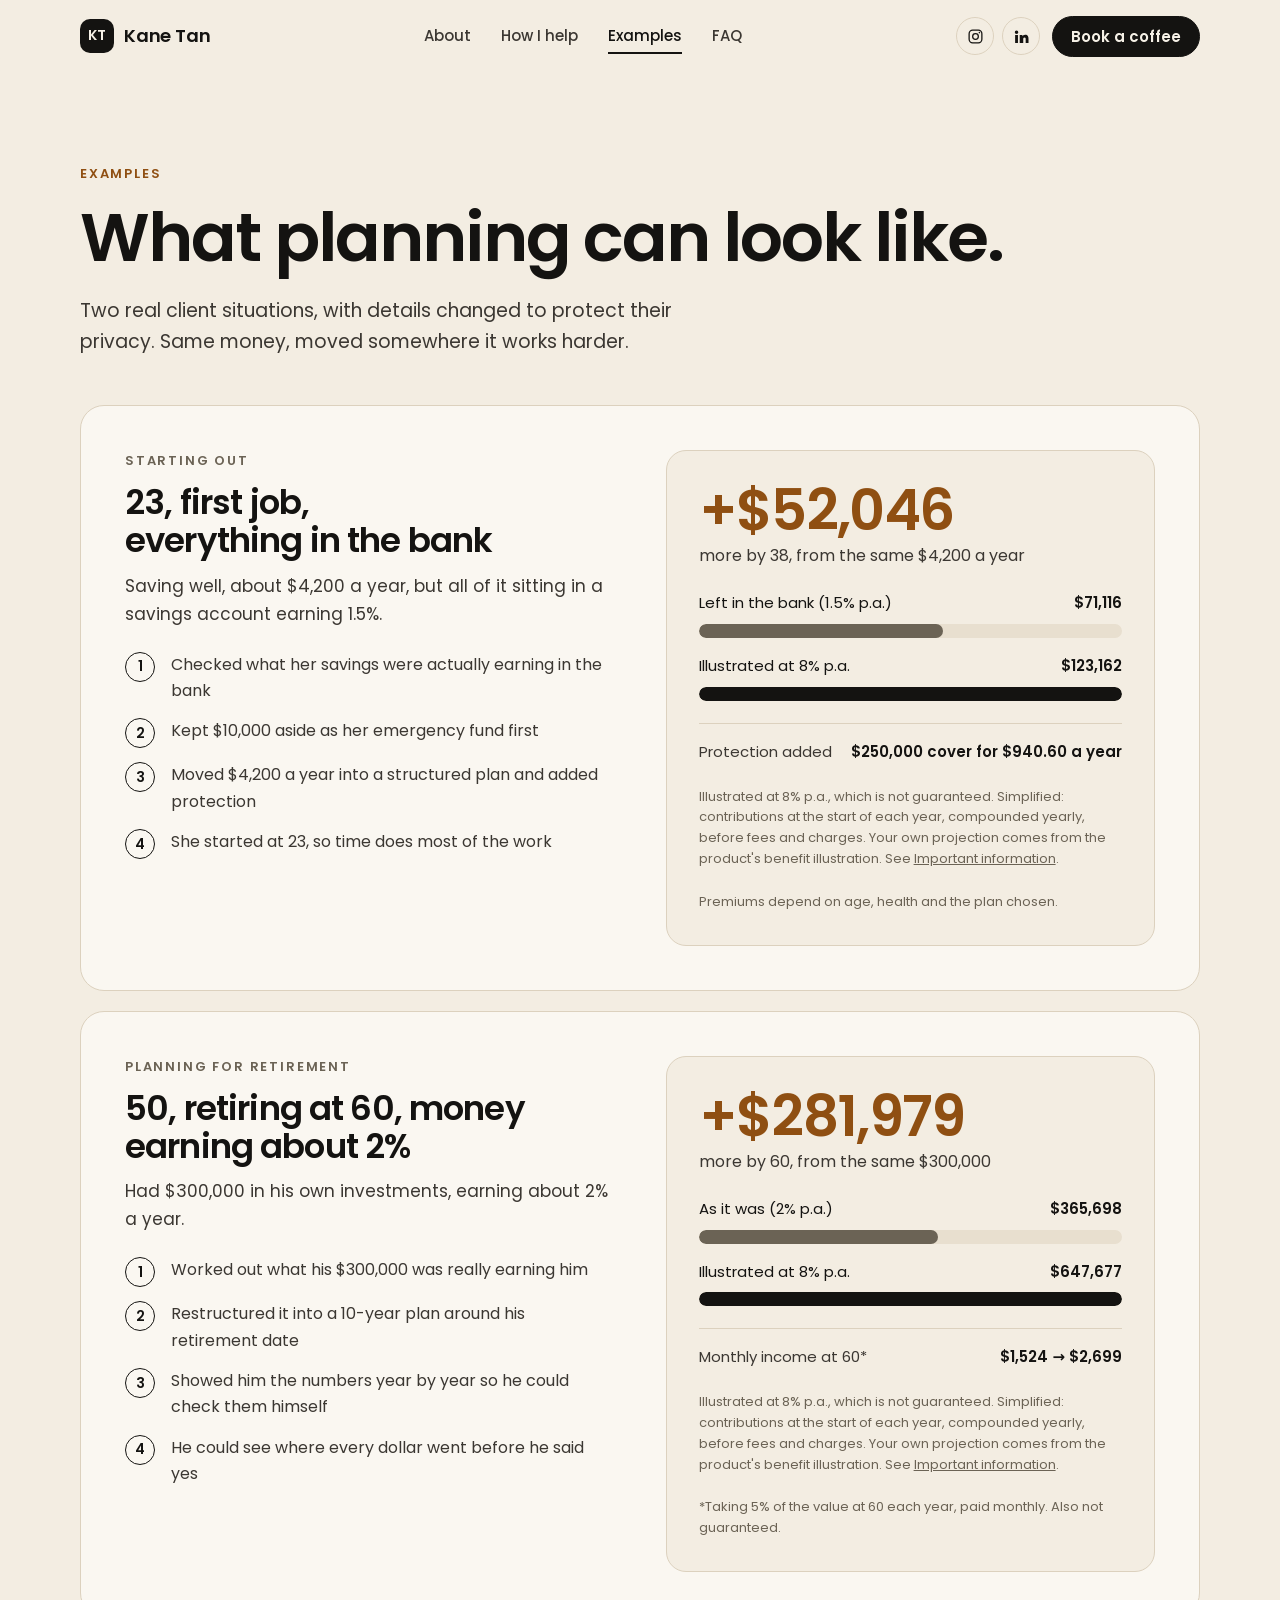
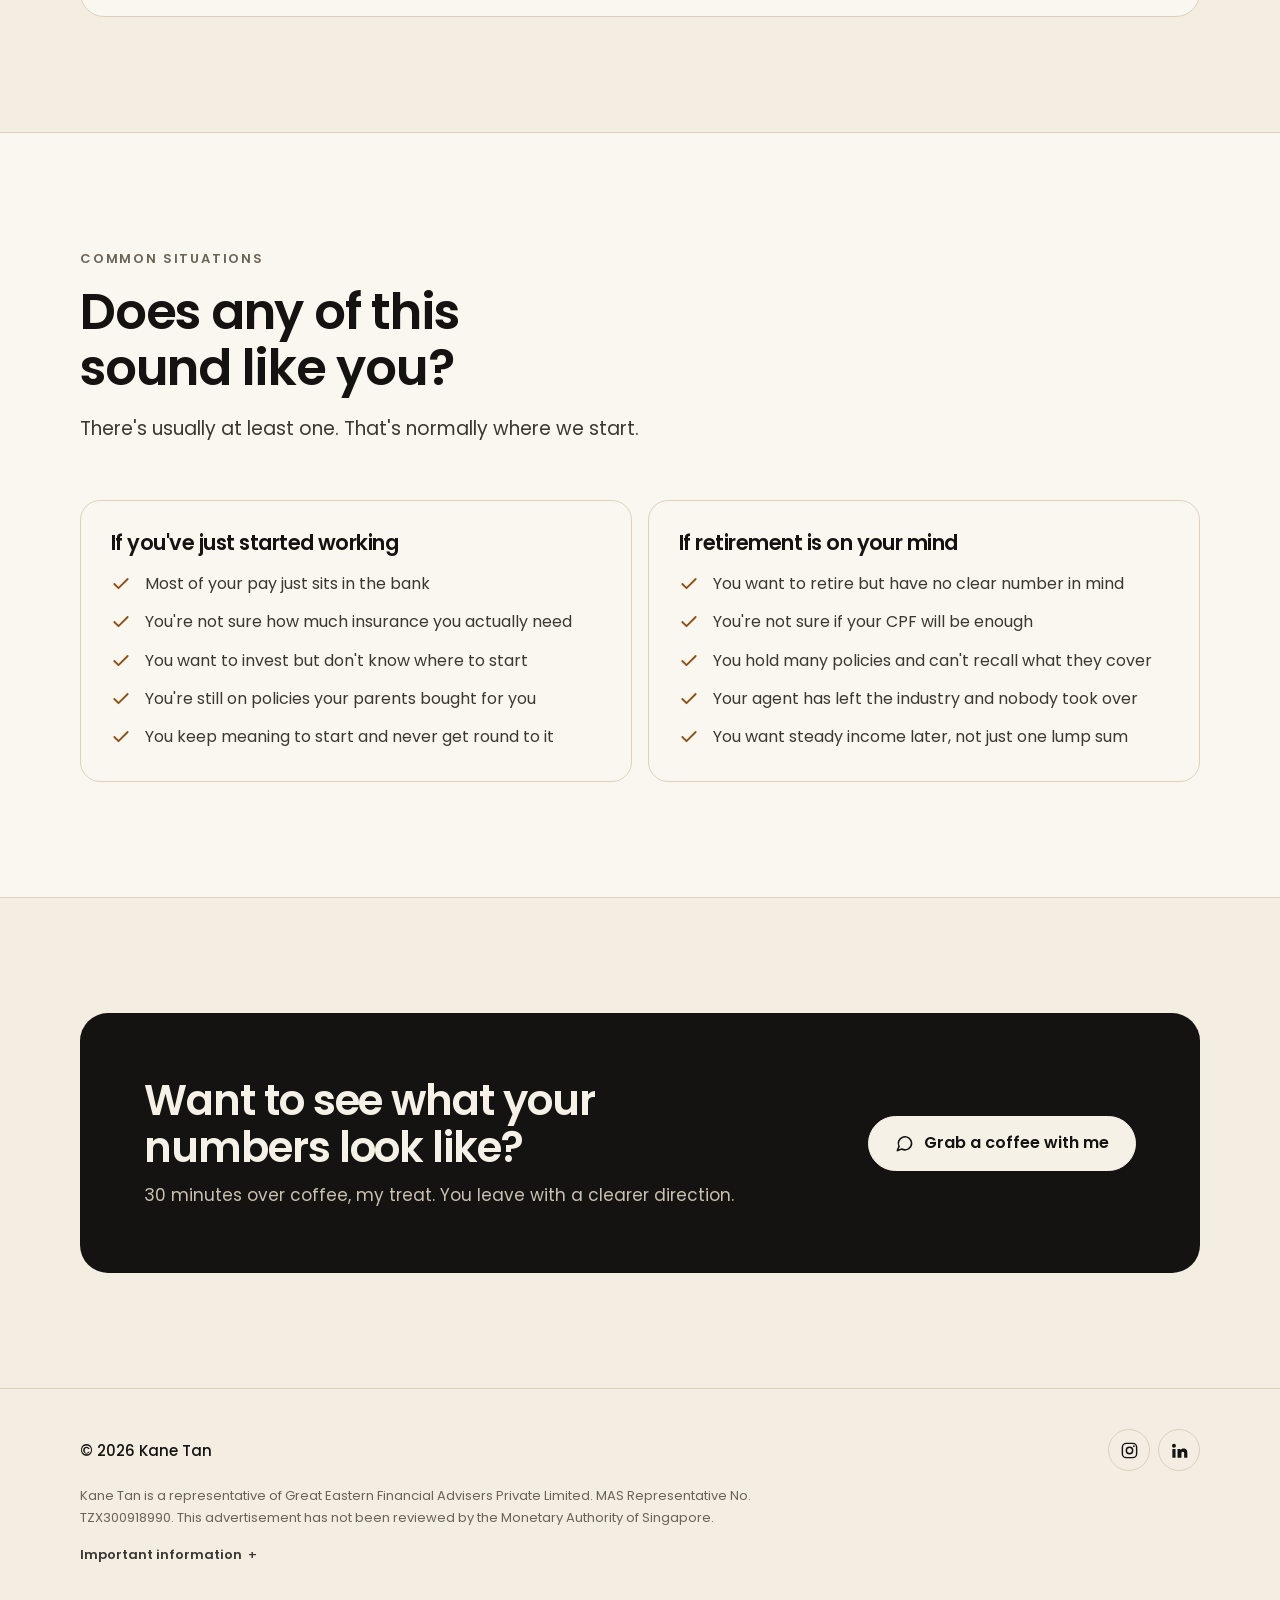
==== examples.html @ 72520162 "Redesign: new hero photo, self-hosted Poppins, examples page, compact disclosures, social links Co-A" ====
<!doctype html>
<html lang="en-SG">
<head>
<meta charset="utf-8">
<meta name="viewport" content="width=device-width,initial-scale=1,viewport-fit=cover">
<title>Examples · Kane Tan</title>
<meta name="description" content="I help young adults in Singapore chart out their goals and plan for the big ticket items: car, home, wedding and retirement. Clear numbers, plain English, and you decide.">
<meta name="theme-color" content="#f3ede2">
<meta property="og:type" content="website">
<meta property="og:title" content="Kane Tan · Financial Consultant">
<meta property="og:description" content="Chart out your goals and plan for the big ticket items in Singapore. Coffee's on me.">
<meta property="og:image" content="https://kanes-portfolio.vercel.app/assets/img/og.jpg">
<meta property="og:url" content="https://kanes-portfolio.vercel.app/examples">
<meta name="twitter:card" content="summary_large_image">
<link rel="icon" href="/favicon.svg" type="image/svg+xml">
<link rel="preload" href="/assets/fonts/poppins-latin-600-normal.woff2" as="font" type="font/woff2" crossorigin>
<link rel="preload" href="/assets/fonts/poppins-latin-400-normal.woff2" as="font" type="font/woff2" crossorigin>
<link rel="stylesheet" href="/styles.css">
</head>
<body>

<header class="nav" id="nav">
  <div class="wrap nav-in">
    <a class="brand" href="/" aria-label="Kane Tan, home"><span class="brand-mark">KT</span>Kane Tan</a>
    <nav class="nav-links" aria-label="Main">
      <a href="/#about">About</a>
      <a href="/#help">How I help</a>
      <a href="/examples" aria-current="page">Examples</a>
      <a href="/#faq">FAQ</a>
    </nav>
    <div class="nav-right">
      <div class="socials">
        <a class="icon-btn" href="https://www.instagram.com/kane.tzx/" target="_blank" rel="noopener" aria-label="Instagram @kane.tzx"><svg viewBox="0 0 24 24" fill="none" stroke="currentColor" stroke-width="1.8" aria-hidden="true"><rect x="3" y="3" width="18" height="18" rx="5"/><circle cx="12" cy="12" r="4"/><circle cx="17.5" cy="6.5" r="1.1" fill="currentColor" stroke="none"/></svg></a>
        <a class="icon-btn" href="https://www.linkedin.com/in/kanetanzx123" target="_blank" rel="noopener" aria-label="LinkedIn"><svg viewBox="0 0 24 24" fill="currentColor" aria-hidden="true"><path d="M5 3.5a2.5 2.5 0 1 1 0 5 2.5 2.5 0 0 1 0-5zM3 10h4v11H3zM9.5 10h3.8v1.6h.05c.53-1 1.83-2.05 3.77-2.05 4.03 0 4.78 2.65 4.78 6.1V21h-4v-4.8c0-1.15-.02-2.62-1.6-2.62-1.6 0-1.85 1.25-1.85 2.54V21H9.5z"/></svg></a>
      </div>
      <a class="btn btn-dark btn-sm js-wa" href="https://wa.me/6589033973" target="_blank" rel="noopener">Book a coffee</a>
    </div>
  </div>
</header>

<main>

  <section class="page-head">
    <div class="wrap">
      <p class="label amber">Examples</p>
      <h1>What planning can look like.</h1>
      <p class="lede">Two real client situations, with details changed to protect their privacy. Same money, moved somewhere it works harder.</p>
    </div>
  </section>

  <section class="sec" style="padding-top:0" aria-label="Case studies">
    <div class="wrap cases">

      <article class="case">
        <div>
          <p class="label">Starting out</p>
          <h2>23, first job, everything in the bank</h2>
          <p class="who">Saving well, about $4,200 a year, but all of it sitting in a savings account earning 1.5%.</p>
          <ol class="case-steps">
            <li>Checked what her savings were actually earning in the bank</li>
            <li>Kept $10,000 aside as her emergency fund first</li>
            <li>Moved $4,200 a year into a structured plan and added protection</li>
            <li>She started at 23, so time does most of the work</li>
          </ol>
        </div>
        <div class="compare">
          <div class="big"><b>+$52,046</b><span>more by 38, from the same $4,200 a year</span></div>
          <div class="bars">
            <div class="bar"><div class="bar-top"><span>Left in the bank (1.5% p.a.)</span><b>$71,116</b></div><div class="bar-track"><div class="bar-fill" style="width:57.7%"></div></div></div>
            <div class="bar main"><div class="bar-top"><span>Illustrated at 8% p.a.</span><b>$123,162</b></div><div class="bar-track"><div class="bar-fill" style="width:100%"></div></div></div>
          </div>
          <div class="extra"><span>Protection added</span><b>$250,000 cover for $940.60 a year</b></div>
          <p class="fine">Illustrated at 8% p.a., which is not guaranteed. Simplified: contributions at the start of each year, compounded yearly, before fees and charges. Your own projection comes from the product's benefit illustration. See <a href="#important">Important information</a>.</p>
          <p class="fine">Premiums depend on age, health and the plan chosen.</p>
        </div>
      </article>

      <article class="case">
        <div>
          <p class="label">Planning for retirement</p>
          <h2>50, retiring at 60, money earning about 2%</h2>
          <p class="who">Had $300,000 in his own investments, earning about 2% a year.</p>
          <ol class="case-steps">
            <li>Worked out what his $300,000 was really earning him</li>
            <li>Restructured it into a 10-year plan around his retirement date</li>
            <li>Showed him the numbers year by year so he could check them himself</li>
            <li>He could see where every dollar went before he said yes</li>
          </ol>
        </div>
        <div class="compare">
          <div class="big"><b>+$281,979</b><span>more by 60, from the same $300,000</span></div>
          <div class="bars">
            <div class="bar"><div class="bar-top"><span>As it was (2% p.a.)</span><b>$365,698</b></div><div class="bar-track"><div class="bar-fill" style="width:56.5%"></div></div></div>
            <div class="bar main"><div class="bar-top"><span>Illustrated at 8% p.a.</span><b>$647,677</b></div><div class="bar-track"><div class="bar-fill" style="width:100%"></div></div></div>
          </div>
          <div class="extra"><span>Monthly income at 60*</span><b>$1,524 → $2,699</b></div>
          <p class="fine">Illustrated at 8% p.a., which is not guaranteed. Simplified: contributions at the start of each year, compounded yearly, before fees and charges. Your own projection comes from the product's benefit illustration. See <a href="#important">Important information</a>.</p>
          <p class="fine">*Taking 5% of the value at 60 each year, paid monthly. Also not guaranteed.</p>
        </div>
      </article>

    </div>
  </section>

  <section class="band sec" aria-labelledby="sly-h">
    <div class="wrap">
      <div class="sec-head">
        <p class="label">Common situations</p>
        <h2 class="h2" id="sly-h">Does any of this sound like you?</h2>
        <p class="lede">There's usually at least one. That's normally where we start.</p>
      </div>
      <div class="sly">
        <div class="sly-card"><h3>If you've just started working</h3><ul><li><svg viewBox="0 0 24 24" fill="none" stroke="currentColor" stroke-width="2.2" stroke-linecap="round" stroke-linejoin="round" aria-hidden="true"><path d="M20 6 9 17l-5-5"/></svg><span>Most of your pay just sits in the bank</span></li><li><svg viewBox="0 0 24 24" fill="none" stroke="currentColor" stroke-width="2.2" stroke-linecap="round" stroke-linejoin="round" aria-hidden="true"><path d="M20 6 9 17l-5-5"/></svg><span>You're not sure how much insurance you actually need</span></li><li><svg viewBox="0 0 24 24" fill="none" stroke="currentColor" stroke-width="2.2" stroke-linecap="round" stroke-linejoin="round" aria-hidden="true"><path d="M20 6 9 17l-5-5"/></svg><span>You want to invest but don't know where to start</span></li><li><svg viewBox="0 0 24 24" fill="none" stroke="currentColor" stroke-width="2.2" stroke-linecap="round" stroke-linejoin="round" aria-hidden="true"><path d="M20 6 9 17l-5-5"/></svg><span>You're still on policies your parents bought for you</span></li><li><svg viewBox="0 0 24 24" fill="none" stroke="currentColor" stroke-width="2.2" stroke-linecap="round" stroke-linejoin="round" aria-hidden="true"><path d="M20 6 9 17l-5-5"/></svg><span>You keep meaning to start and never get round to it</span></li></ul></div>
        <div class="sly-card"><h3>If retirement is on your mind</h3><ul><li><svg viewBox="0 0 24 24" fill="none" stroke="currentColor" stroke-width="2.2" stroke-linecap="round" stroke-linejoin="round" aria-hidden="true"><path d="M20 6 9 17l-5-5"/></svg><span>You want to retire but have no clear number in mind</span></li><li><svg viewBox="0 0 24 24" fill="none" stroke="currentColor" stroke-width="2.2" stroke-linecap="round" stroke-linejoin="round" aria-hidden="true"><path d="M20 6 9 17l-5-5"/></svg><span>You're not sure if your CPF will be enough</span></li><li><svg viewBox="0 0 24 24" fill="none" stroke="currentColor" stroke-width="2.2" stroke-linecap="round" stroke-linejoin="round" aria-hidden="true"><path d="M20 6 9 17l-5-5"/></svg><span>You hold many policies and can't recall what they cover</span></li><li><svg viewBox="0 0 24 24" fill="none" stroke="currentColor" stroke-width="2.2" stroke-linecap="round" stroke-linejoin="round" aria-hidden="true"><path d="M20 6 9 17l-5-5"/></svg><span>Your agent has left the industry and nobody took over</span></li><li><svg viewBox="0 0 24 24" fill="none" stroke="currentColor" stroke-width="2.2" stroke-linecap="round" stroke-linejoin="round" aria-hidden="true"><path d="M20 6 9 17l-5-5"/></svg><span>You want steady income later, not just one lump sum</span></li></ul></div>
      </div>
    </div>
  </section>

  <section class="sec">
    <div class="wrap">
      <div class="cta-band dark">
        <div>
          <h2>Want to see what your numbers look like?</h2>
          <p>30 minutes over coffee, my treat. You leave with a clearer direction.</p>
        </div>
        <a class="btn btn-light js-wa" href="https://wa.me/6589033973" target="_blank" rel="noopener"><svg viewBox="0 0 24 24" fill="none" stroke="currentColor" stroke-width="2" stroke-linecap="round" stroke-linejoin="round" aria-hidden="true"><path d="M21 11.5a8.4 8.4 0 0 1-12.4 7.4L3 21l2.1-5.4A8.4 8.4 0 1 1 21 11.5z"/></svg>Grab a coffee with me</a>
      </div>
    </div>
  </section>

</main>

<footer>
  <div class="wrap">
    <div class="foot-row">
      <span class="foot-brand">© <span class="js-yr">2026</span> Kane Tan</span>
      <div class="socials">
        <a class="icon-btn" href="https://www.instagram.com/kane.tzx/" target="_blank" rel="noopener" aria-label="Instagram @kane.tzx"><svg viewBox="0 0 24 24" fill="none" stroke="currentColor" stroke-width="1.8" aria-hidden="true"><rect x="3" y="3" width="18" height="18" rx="5"/><circle cx="12" cy="12" r="4"/><circle cx="17.5" cy="6.5" r="1.1" fill="currentColor" stroke="none"/></svg></a>
        <a class="icon-btn" href="https://www.linkedin.com/in/kanetanzx123" target="_blank" rel="noopener" aria-label="LinkedIn"><svg viewBox="0 0 24 24" fill="currentColor" aria-hidden="true"><path d="M5 3.5a2.5 2.5 0 1 1 0 5 2.5 2.5 0 0 1 0-5zM3 10h4v11H3zM9.5 10h3.8v1.6h.05c.53-1 1.83-2.05 3.77-2.05 4.03 0 4.78 2.65 4.78 6.1V21h-4v-4.8c0-1.15-.02-2.62-1.6-2.62-1.6 0-1.85 1.25-1.85 2.54V21H9.5z"/></svg></a>
      </div>
    </div>
    <p class="foot-meta">Kane Tan is a representative of Great Eastern Financial Advisers Private Limited. MAS Representative No. TZX300918990. This advertisement has not been reviewed by the Monetary Authority of Singapore.</p>
    <details class="legal" id="important">
      <summary>Important information</summary>
      <div class="legal-body">
        <p>This is the personal website of Kane Tan and is not an official website of Great Eastern or any of its related companies.</p>
        <p>The information on this website is for general information only. It does not take into account the specific investment objectives, financial situation or particular needs of any person, and is not a recommendation to buy any product. Please seek advice from a qualified financial adviser representative before deciding to buy a product. If you choose not to seek advice, you should consider whether the product is suitable for you.</p>
        <p>Buying a life insurance policy is a long-term commitment. An early termination of the policy usually involves high costs, and the surrender value payable, if any, may be less than the total premiums paid.</p>
        <p>Investments are subject to investment risks, including the possible loss of the principal amount invested. Past performance is not necessarily indicative of future performance. Any illustrated rate of return on this website is for illustration only, is not guaranteed, and does not represent the upper or lower limit of returns. Examples are based on real client situations with details changed for privacy. Actual outcomes will differ.</p>
        <p>Policies are protected under the Policy Owners' Protection Scheme, which is administered by the Singapore Deposit Insurance Corporation (SDIC). Coverage for your policy is automatic and no further action is required from you. For more information on the types of benefits that are covered under the scheme as well as the limits of coverage, where applicable, please contact your insurer or visit the LIA or SDIC websites (<a href="https://www.lia.org.sg" target="_blank" rel="noopener">www.lia.org.sg</a> or <a href="https://www.sdic.org.sg" target="_blank" rel="noopener">www.sdic.org.sg</a>).</p>
        <p>Any personal information you share with me by WhatsApp, phone or email is used only to respond to you and to provide financial advisory services, in line with the Personal Data Protection Act 2012.</p>
      </div>
    </details>
  </div>
</footer>

<div class="mcta">
  <a class="btn btn-dark js-wa" href="https://wa.me/6589033973" target="_blank" rel="noopener">
    <svg viewBox="0 0 24 24" fill="none" stroke="currentColor" stroke-width="2" stroke-linecap="round" stroke-linejoin="round" aria-hidden="true"><path d="M21 11.5a8.4 8.4 0 0 1-12.4 7.4L3 21l2.1-5.4A8.4 8.4 0 1 1 21 11.5z"/></svg>
    Grab a coffee with me
  </a>
</div>

<script src="/site.js" defer></script>
</body>
</html>
---- styles.css ----
/* Kane Tan · personal site
   Layout: hero, goals, about, what I do, how it works, contact. Each section ends pointing at the coffee chat.
   Cream and ink carry the page; one warm amber (from the sunset photo) marks what matters. */

@font-face{font-family:"Poppins";font-style:normal;font-weight:400;font-display:swap;src:url("/assets/fonts/poppins-latin-400-normal.woff2") format("woff2")}
@font-face{font-family:"Poppins";font-style:normal;font-weight:500;font-display:swap;src:url("/assets/fonts/poppins-latin-500-normal.woff2") format("woff2")}
@font-face{font-family:"Poppins";font-style:normal;font-weight:600;font-display:swap;src:url("/assets/fonts/poppins-latin-600-normal.woff2") format("woff2")}
@font-face{font-family:"Poppins";font-style:normal;font-weight:700;font-display:swap;src:url("/assets/fonts/poppins-latin-700-normal.woff2") format("woff2")}

:root{
  --cream:#f3ede2;
  --paper:#faf7f1;
  --sand:#e8dfcf;
  --line:#dcd1be;
  --ink:#141311;
  --ink-2:#3b3732;
  --muted:#6b6355;
  --on-ink:#f6f1e7;
  --on-ink-2:#c9c0b1;
  --amber:#d0842f;
  --amber-ink:#8f4f12;
  --font:"Poppins",ui-sans-serif,system-ui,-apple-system,"Segoe UI",Roboto,sans-serif;

  /* type scale */
  --fs-label:13px;
  --fs-sm:15px;
  --fs-body:17px;
  --fs-lede:19px;
  --fs-h3:21px;
  --fs-h2:clamp(32px,4.2vw,50px);
  --fs-h1:clamp(42px,6.2vw,78px);

  --wrap:1160px;
  --radius:20px;
  --gl:max(20px,env(safe-area-inset-left,0px));
  --gr:max(20px,env(safe-area-inset-right,0px));
  color-scheme:light;
}
*,*::before,*::after{box-sizing:border-box}
html{scroll-behavior:smooth;scroll-padding-top:88px;-webkit-text-size-adjust:100%}
body{margin:0;background:var(--cream);color:var(--ink);font-family:var(--font);font-size:var(--fs-body);line-height:1.65;-webkit-font-smoothing:antialiased;text-rendering:optimizeLegibility}
img{max-width:100%;height:auto;display:block}
a{color:inherit}
h1,h2,h3{margin:0;font-weight:600;line-height:1.12;letter-spacing:-.025em;text-wrap:balance}
p{margin:0}
ul,ol{margin:0;padding:0;list-style:none}
:focus-visible{outline:2px solid var(--ink);outline-offset:3px;border-radius:8px}
svg{flex:none}

.wrap{max-width:var(--wrap);margin:0 auto;padding-left:var(--gl);padding-right:var(--gr)}
.label{font-size:var(--fs-label);font-weight:600;letter-spacing:.14em;text-transform:uppercase;color:var(--muted)}
.label.amber{color:var(--amber-ink)}
.lede{font-size:var(--fs-lede);line-height:1.6;color:var(--ink-2);max-width:54ch}
.h2{font-size:var(--fs-h2)}
.sec{padding-block:clamp(72px,9vw,120px)}
.sec-head{display:grid;gap:14px;margin-bottom:clamp(36px,5vw,56px);max-width:760px}
.sec-head .lede{margin-top:4px}
.center{text-align:center;margin-inline:auto}
.center .lede{margin-inline:auto}

/* buttons */
.btn{display:inline-flex;align-items:center;justify-content:center;gap:10px;font:inherit;font-weight:600;font-size:16px;line-height:1;text-decoration:none;border-radius:999px;padding:17px 26px;border:1.5px solid var(--ink);cursor:pointer;transition:transform .18s ease,background-color .18s ease,color .18s ease,box-shadow .18s ease;white-space:nowrap}
.btn svg{width:19px;height:19px}
.btn-dark{background:var(--ink);color:var(--on-ink)}
.btn-dark:hover{transform:translateY(-2px);box-shadow:0 10px 24px rgba(20,19,17,.18)}
.btn-line{background:transparent;color:var(--ink)}
.btn-line:hover{background:var(--ink);color:var(--on-ink)}
.btn-light{background:var(--on-ink);color:var(--ink);border-color:var(--on-ink)}
.btn-light:hover{transform:translateY(-2px);box-shadow:0 10px 24px rgba(0,0,0,.3)}
.btn-sm{padding:12px 18px;font-size:15px}
.arrow{transition:transform .18s ease}
.btn:hover .arrow{transform:translateX(3px)}

/* social icon buttons */
.socials{display:flex;gap:8px}
.icon-btn{width:42px;height:42px;border-radius:50%;display:grid;place-items:center;border:1.5px solid var(--line);color:var(--ink);text-decoration:none;transition:background-color .18s,border-color .18s,color .18s}
.icon-btn:hover{background:var(--ink);border-color:var(--ink);color:var(--on-ink)}
.icon-btn svg{width:19px;height:19px}
.dark .icon-btn{border-color:#3b3732;color:var(--on-ink)}
.dark .icon-btn:hover{background:var(--on-ink);border-color:var(--on-ink);color:var(--ink)}

/* nav */
.nav{position:sticky;top:0;z-index:40;background:rgba(243,237,226,.86);backdrop-filter:saturate(1.3) blur(12px);-webkit-backdrop-filter:saturate(1.3) blur(12px);border-bottom:1px solid transparent;transition:border-color .2s}
body::before{content:"";position:fixed;inset:0 0 auto;height:env(safe-area-inset-top,0px);background:var(--cream);z-index:41}
.nav{top:env(safe-area-inset-top,0px)}
.nav.scrolled{border-bottom-color:var(--line)}
.nav-in{display:flex;align-items:center;justify-content:space-between;gap:20px;height:72px}
.brand{display:flex;align-items:center;gap:10px;font-weight:600;font-size:18px;letter-spacing:-.01em;text-decoration:none}
.brand-mark{width:34px;height:34px;border-radius:10px;background:var(--ink);color:var(--on-ink);display:grid;place-items:center;font-size:14px;font-weight:600;letter-spacing:0}
.nav-links{display:flex;gap:30px;font-size:15px;font-weight:500}
.nav-links a{text-decoration:none;color:var(--ink-2);position:relative;padding-block:6px}
.nav-links a::after{content:"";position:absolute;left:0;right:0;bottom:0;height:2px;background:var(--ink);transform:scaleX(0);transform-origin:left;transition:transform .2s}
.nav-links a:hover::after,.nav-links a[aria-current="page"]::after{transform:scaleX(1)}
.nav-links a[aria-current="page"]{color:var(--ink)}
.nav-right{display:flex;align-items:center;gap:12px}
.nav .icon-btn{width:38px;height:38px}
.nav .icon-btn svg{width:17px;height:17px}

/* hero */
.hero{padding-block:clamp(40px,6vw,80px) clamp(64px,8vw,104px)}
.hero-grid{display:grid;grid-template-columns:minmax(0,1.1fr) minmax(0,.9fr);gap:clamp(36px,6vw,80px);align-items:center}
.hero h1{font-size:var(--fs-h1);margin:18px 0 24px;letter-spacing:-.035em}
.hero h1 .hl{position:relative;white-space:nowrap}
.hero h1 .hl::after{content:"";position:absolute;left:-2px;right:-2px;bottom:.08em;height:.22em;background:var(--amber);opacity:.45;border-radius:4px;z-index:-1}
.hero h1 .hl{z-index:0}
.hero .lede{margin-bottom:34px}
.cta-row{display:flex;flex-wrap:wrap;gap:12px;align-items:center}
.trust{display:flex;flex-wrap:wrap;gap:10px 22px;margin-top:28px;font-size:var(--fs-sm);color:var(--ink-2);font-weight:500}
.trust li{display:flex;align-items:center;gap:8px}
.trust svg{width:18px;height:18px;color:var(--amber-ink)}
.photo{position:relative;justify-self:end;width:100%;max-width:480px}
.photo img{width:100%;aspect-ratio:4/5;object-fit:cover;border-radius:var(--radius);background:var(--sand)}
.photo-card{position:absolute;left:-28px;bottom:32px;background:var(--paper);border:1px solid var(--line);border-radius:16px;padding:14px 18px;display:flex;align-items:center;gap:14px;box-shadow:0 18px 40px rgba(20,19,17,.14)}
.photo-card b{display:block;font-size:16px;font-weight:600;line-height:1.3}
.photo-card span{font-size:var(--fs-sm);color:var(--muted);line-height:1.3}
.dot{width:10px;height:10px;border-radius:50%;background:#3f9a5a;box-shadow:0 0 0 4px rgba(63,154,90,.18)}

/* goals band */
.dark{background:var(--ink);color:var(--on-ink)}
.dark .label{color:var(--on-ink-2)}
.dark .lede{color:var(--on-ink-2)}
.goals{display:grid;grid-template-columns:repeat(4,minmax(0,1fr));gap:14px}
.goal{border:1px solid #33302b;border-radius:var(--radius);padding:26px;display:grid;gap:18px;transition:border-color .2s,background-color .2s}
.goal:hover{border-color:#57524a;background:#1c1a17}
.goal svg{width:30px;height:30px;color:var(--amber)}
.goal h3{font-size:24px}
.goal p{font-size:var(--fs-sm);color:var(--on-ink-2);margin-top:4px}
.goals-foot{display:flex;flex-wrap:wrap;gap:24px 40px;align-items:center;justify-content:space-between;margin-top:44px;padding-top:36px;border-top:1px solid #33302b}
.goals-foot p{font-size:clamp(19px,2vw,23px);line-height:1.5;max-width:44ch;color:var(--on-ink)}
.goals-foot p em{font-style:normal;color:var(--amber)}

/* about */
.about{display:grid;grid-template-columns:minmax(0,.85fr) minmax(0,1.15fr);gap:clamp(36px,6vw,88px);align-items:center}
.about-img{width:100%;max-width:440px;aspect-ratio:4/5;object-fit:cover;border-radius:var(--radius);background:var(--sand)}
.about-body{display:grid;gap:20px}
.about-body > p{color:var(--ink-2);max-width:56ch}
.about-body > p strong{color:var(--ink);font-weight:600}
.principles{display:grid;grid-template-columns:repeat(3,minmax(0,1fr));gap:12px;margin-top:8px}
.principle{background:var(--paper);border:1px solid var(--line);border-radius:16px;padding:20px;display:grid;gap:10px;align-content:start}
.principle svg{width:24px;height:24px;color:var(--amber-ink)}
.principle h3{font-size:17px;letter-spacing:-.01em}
.principle p{font-size:var(--fs-sm);color:var(--ink-2);line-height:1.55}
.chips{display:flex;flex-wrap:wrap;gap:8px}
.chip{font-size:var(--fs-sm);font-weight:500;background:var(--sand);border-radius:999px;padding:7px 14px}

/* what I do */
.band{background:var(--paper);border-block:1px solid var(--line)}
.services{display:grid;grid-template-columns:repeat(2,minmax(0,1fr));gap:16px}
.service{background:var(--cream);border:1px solid var(--line);border-radius:var(--radius);padding:30px;display:grid;grid-template-columns:52px 1fr;gap:20px;align-items:start}
.service .ic{width:52px;height:52px;border-radius:14px;background:var(--ink);color:var(--on-ink);display:grid;place-items:center}
.service .ic svg{width:24px;height:24px}
.service h3{font-size:var(--fs-h3);margin-bottom:8px}
.service p{color:var(--ink-2);font-size:16px}
.free{margin-top:20px;border-radius:var(--radius);background:var(--sand);padding:clamp(26px,4vw,40px);display:grid;grid-template-columns:minmax(0,.8fr) minmax(0,2fr);gap:28px 40px;align-items:start}
.free h3{font-size:24px}
.free .sub{margin-top:8px;font-size:var(--fs-sm);color:var(--ink-2)}
.free ul{display:grid;grid-template-columns:repeat(3,minmax(0,1fr));gap:22px}
.free li{display:grid;gap:6px}
.free li b{font-size:17px;font-weight:600;display:flex;align-items:center;gap:8px}
.free li b svg{width:18px;height:18px;color:var(--amber-ink)}
.free li span{font-size:var(--fs-sm);color:var(--ink-2);line-height:1.55}
.more-link{display:inline-flex;align-items:center;gap:8px;margin-top:28px;font-weight:600;text-decoration:none;border-bottom:1.5px solid var(--ink);padding-bottom:2px}
.more-link:hover .arrow{transform:translateX(3px)}

/* how it works */
.steps{display:grid;grid-template-columns:repeat(3,minmax(0,1fr));gap:16px;counter-reset:s}
.step{counter-increment:s;background:var(--paper);border:1px solid var(--line);border-radius:var(--radius);padding:28px;display:grid;gap:12px;align-content:start}
.step::before{content:counter(s);width:40px;height:40px;border-radius:50%;background:var(--ink);color:var(--on-ink);display:grid;place-items:center;font-weight:600;font-size:16px}
.step h3{font-size:var(--fs-h3)}
.step p{color:var(--ink-2);font-size:16px}
.steps-cta{display:flex;flex-wrap:wrap;gap:14px 24px;align-items:center;justify-content:center;margin-top:44px}
.steps-cta span{color:var(--muted);font-size:var(--fs-sm)}

/* faq */
.faq-grid{display:grid;grid-template-columns:minmax(0,.8fr) minmax(0,1.2fr);gap:clamp(32px,5vw,72px);align-items:start}
.faq{display:grid;gap:10px}
.faq details{background:var(--paper);border:1px solid var(--line);border-radius:16px;padding:20px 24px;transition:border-color .2s}
.faq details[open]{border-color:var(--ink)}
.faq summary{cursor:pointer;font-weight:600;font-size:18px;list-style:none;display:flex;justify-content:space-between;align-items:center;gap:16px}
.faq summary::-webkit-details-marker{display:none}
.faq summary::after{content:"";width:12px;height:12px;border-right:2px solid var(--ink);border-bottom:2px solid var(--ink);transform:rotate(45deg) translate(-3px,-3px);transition:transform .2s;flex:none}
.faq details[open] summary::after{transform:rotate(-135deg) translate(-3px,-3px)}
.faq details p{margin-top:12px;color:var(--ink-2);font-size:16px}

/* contact */
.contact{display:grid;grid-template-columns:minmax(0,1.15fr) minmax(0,.85fr);gap:clamp(36px,6vw,88px);align-items:center}
.contact h2{font-size:clamp(36px,5vw,62px);margin:16px 0 18px}
.contact .lede{margin-bottom:32px}
.contact-img{width:100%;max-width:420px;justify-self:end;aspect-ratio:4/5;object-fit:cover;border-radius:var(--radius)}
.contact-list{display:grid;margin-top:40px;border-top:1px solid #33302b}
.contact-list a{display:flex;align-items:center;gap:16px;padding:16px 0;border-bottom:1px solid #33302b;text-decoration:none;font-size:16px;overflow-wrap:anywhere}
.contact-list a svg{width:20px;height:20px;color:var(--amber)}
.contact-list a:hover span{text-decoration:underline}
.contact .socials{margin-top:28px}

/* examples page */
.page-head{padding-block:clamp(48px,7vw,96px) clamp(28px,4vw,48px)}
.page-head h1{font-size:clamp(40px,5.6vw,68px);margin:16px 0 20px;letter-spacing:-.03em}
.cases{display:grid;gap:20px}
.case{background:var(--paper);border:1px solid var(--line);border-radius:24px;padding:clamp(24px,4vw,44px);display:grid;grid-template-columns:minmax(0,1fr) minmax(0,1fr);gap:clamp(28px,4vw,56px)}
.case h2{font-size:clamp(26px,3vw,34px);margin:12px 0 12px}
.case .who{color:var(--ink-2);margin-bottom:24px}
.case-steps{display:grid;gap:14px;counter-reset:c}
.case-steps li{counter-increment:c;display:grid;grid-template-columns:32px 1fr;gap:14px;color:var(--ink-2);font-size:16px}
.case-steps li::before{content:counter(c);width:30px;height:30px;border-radius:50%;border:1.5px solid var(--ink);display:grid;place-items:center;font-size:14px;font-weight:600;color:var(--ink)}
.compare{background:var(--cream);border:1px solid var(--line);border-radius:var(--radius);padding:clamp(22px,3vw,32px);display:grid;gap:22px;align-content:start}
.compare .big{display:grid;gap:4px}
.compare .big b{font-size:clamp(40px,5vw,56px);font-weight:600;letter-spacing:-.03em;line-height:1;color:var(--amber-ink);font-variant-numeric:tabular-nums}
.compare .big span{color:var(--ink-2);font-size:16px}
.bars{display:grid;gap:16px}
.bar{display:grid;gap:8px}
.bar-top{display:flex;justify-content:space-between;gap:12px;font-size:var(--fs-sm);font-variant-numeric:tabular-nums}
.bar-top b{font-weight:600}
.bar-track{height:14px;background:var(--sand);border-radius:999px;overflow:hidden}
.bar-fill{height:100%;border-radius:999px;background:var(--muted)}
.bar.main .bar-fill{background:var(--ink)}
.extra{display:flex;justify-content:space-between;gap:12px;padding-top:16px;border-top:1px solid var(--line);font-size:var(--fs-sm);color:var(--ink-2)}
.extra b{color:var(--ink);font-weight:600;font-variant-numeric:tabular-nums}
.fine{font-size:var(--fs-label);color:var(--muted);line-height:1.6}
.sly{display:grid;grid-template-columns:repeat(2,minmax(0,1fr));gap:16px}
.sly-card{background:var(--paper);border:1px solid var(--line);border-radius:var(--radius);padding:30px}
.sly-card h3{font-size:var(--fs-h3);margin-bottom:16px}
.sly-card ul{display:grid;gap:12px}
.sly-card li{display:grid;grid-template-columns:24px 1fr;gap:10px;color:var(--ink-2);font-size:16px}
.sly-card li svg{width:20px;height:20px;margin-top:3px;color:var(--amber-ink)}
.cta-band{border-radius:28px;padding:clamp(32px,6vw,64px);display:grid;grid-template-columns:minmax(0,1fr) auto;gap:24px 40px;align-items:center}
.cta-band h2{font-size:clamp(28px,3.6vw,42px)}
.cta-band p{color:var(--on-ink-2);margin-top:10px}

/* footer */
footer{padding-block:40px calc(40px + env(safe-area-inset-bottom,0px));border-top:1px solid var(--line);font-size:var(--fs-label);color:var(--muted);line-height:1.7}
.foot-row{display:flex;flex-wrap:wrap;justify-content:space-between;align-items:center;gap:16px 24px}
.foot-brand{font-size:var(--fs-sm);color:var(--ink);font-weight:500}
.foot-meta{margin-top:14px;max-width:90ch}
.legal{margin-top:14px}
.legal summary{cursor:pointer;display:inline-flex;align-items:center;gap:6px;font-weight:600;color:var(--ink-2);list-style:none}
.legal summary::-webkit-details-marker{display:none}
.legal summary::after{content:"+";font-weight:500}
.legal[open] summary::after{content:"−"}
.legal-body{display:grid;gap:10px;margin-top:12px;max-width:90ch}
.legal a{text-decoration:underline}

/* mobile sticky CTA */
.mcta{display:none}

/* responsive */
@media (max-width:1020px){
  .nav-links{display:none}
  .goals{grid-template-columns:repeat(2,minmax(0,1fr))}
  .principles{grid-template-columns:1fr}
  .free{grid-template-columns:1fr}
}
@media (max-width:860px){
  .hero-grid,.about,.contact,.faq-grid,.case{grid-template-columns:1fr}
  .photo{justify-self:start;max-width:420px}
  .photo-card{left:16px;bottom:16px}
  .about-img,.contact-img{max-width:420px;justify-self:start}
  .contact-img{order:-1}
  .services,.steps,.sly{grid-template-columns:1fr}
  .free ul{grid-template-columns:1fr}
  .cta-band{grid-template-columns:1fr}
}
@media (max-width:640px){
  :root{--fs-body:16px;--fs-lede:18px;--fs-h3:20px}
  .nav-in{height:64px}
  .nav .btn,.nav .socials{display:none}
  .hero h1 .hl{white-space:normal}
  .cta-row .btn{flex:1 1 auto}
  .goals{grid-template-columns:1fr 1fr;gap:10px}
  .goal{padding:20px;gap:14px}
  .goal h3{font-size:20px}
  .service{grid-template-columns:1fr;padding:24px}
  .photo img,.about-img,.contact-img{aspect-ratio:1/1}
  body{padding-bottom:88px}
  .mcta{display:block;position:fixed;left:0;right:0;bottom:0;z-index:50;padding:14px var(--gr) calc(14px + env(safe-area-inset-bottom,0px)) var(--gl);background:linear-gradient(rgba(243,237,226,0),var(--cream) 35%);transform:translateY(110%);transition:transform .25s ease}
  body.past-hero .mcta{transform:none}
  .mcta .btn{width:100%}
}
@media (prefers-reduced-motion:reduce){html{scroll-behavior:auto}*{transition:none!important}}
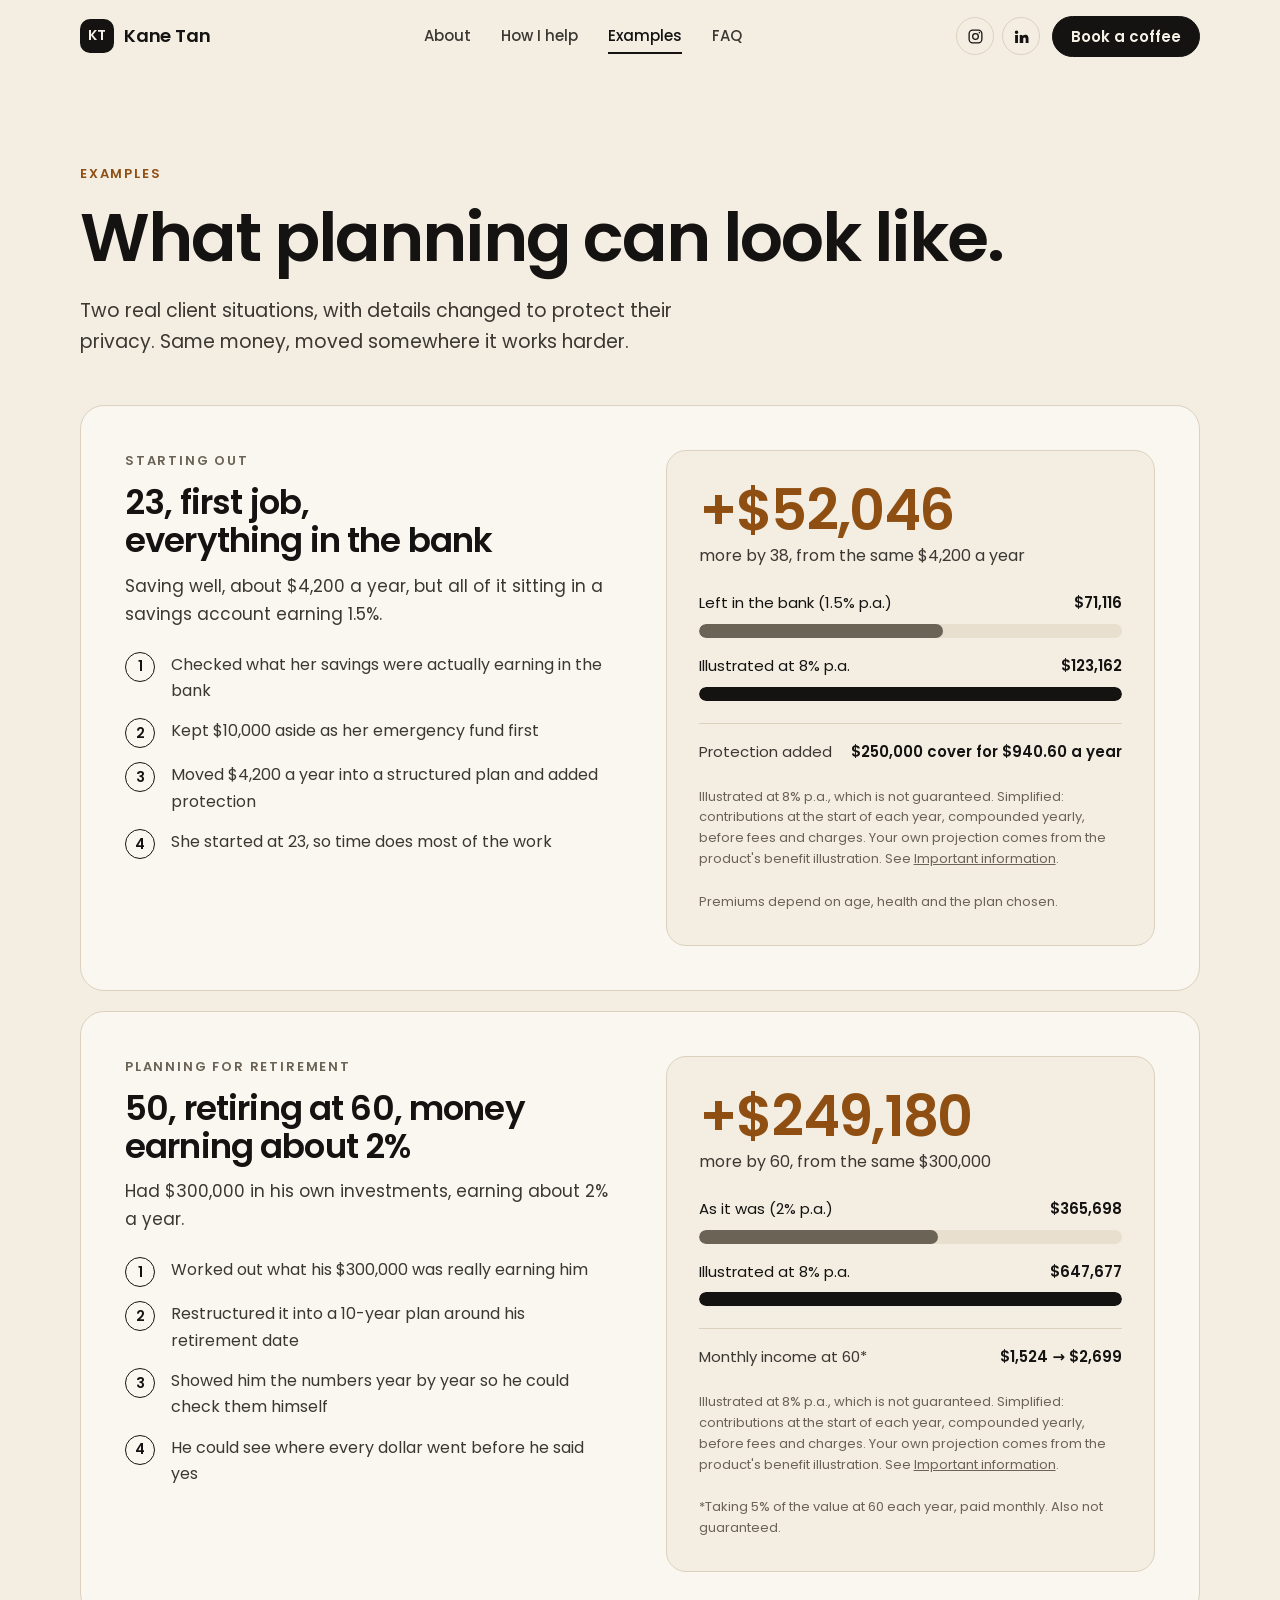
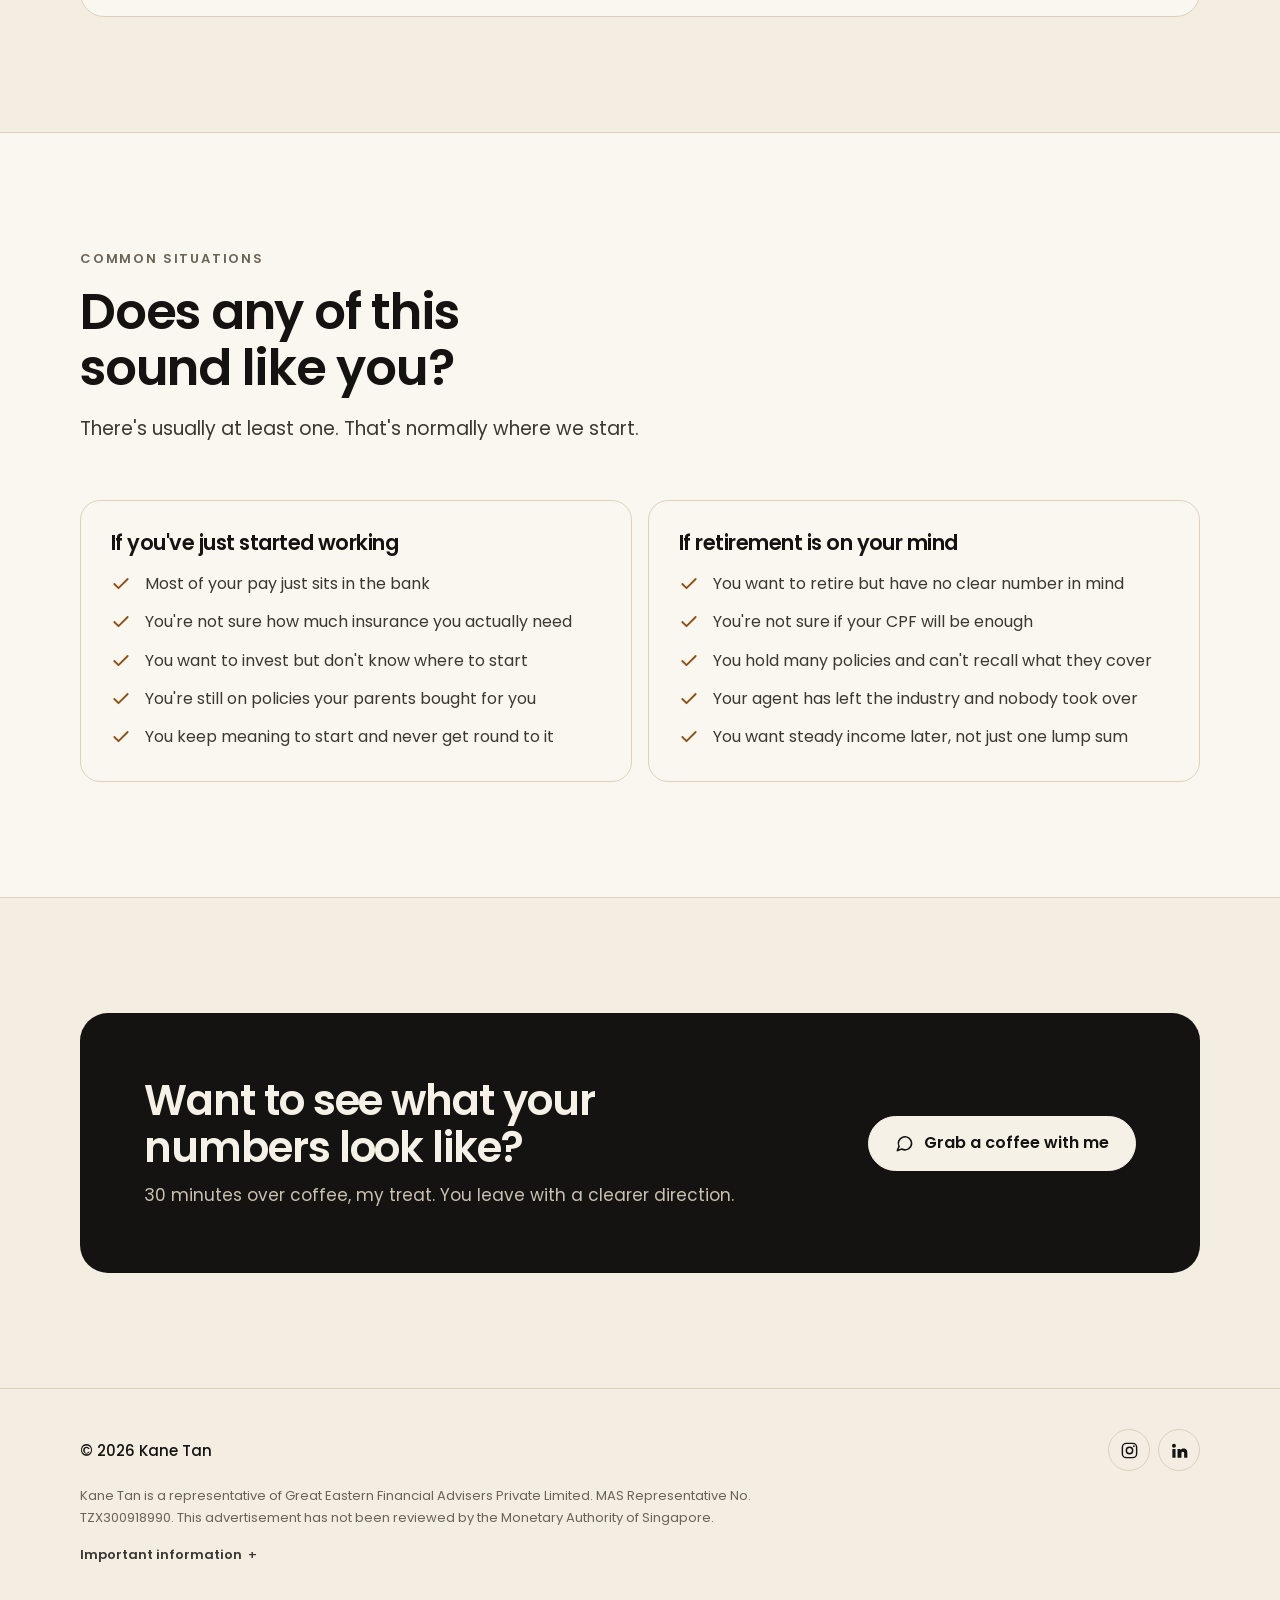
==== commit 2adbe5b5: "Add motion: hero entrance, scroll reveals, ticker, animated examples; update photo card and chip Co-" ====
--- a/examples.html
+++ b/examples.html
@@ -15,6 +15,7 @@
 <link rel="icon" href="/favicon.svg" type="image/svg+xml">
 <link rel="preload" href="/assets/fonts/poppins-latin-600-normal.woff2" as="font" type="font/woff2" crossorigin>
 <link rel="preload" href="/assets/fonts/poppins-latin-400-normal.woff2" as="font" type="font/woff2" crossorigin>
+<script>document.documentElement.classList.add("js");setTimeout(function(){if(!window.__siteReady)document.documentElement.classList.remove("js")},2500);</script>
 <link rel="stylesheet" href="/styles.css">
 </head>
 <body>
@@ -42,9 +43,9 @@
 
   <section class="page-head">
     <div class="wrap">
-      <p class="label amber">Examples</p>
-      <h1>What planning can look like.</h1>
-      <p class="lede">Two real client situations, with details changed to protect their privacy. Same money, moved somewhere it works harder.</p>
+      <p class="label amber rise" style="--d:0ms">Examples</p>
+      <h1 class="rise" style="--d:100ms">What planning can look like.</h1>
+      <p class="lede rise" style="--d:220ms">Two real client situations, with details changed to protect their privacy. Same money, moved somewhere it works harder.</p>
     </div>
   </section>
 
@@ -64,10 +65,10 @@
           </ol>
         </div>
         <div class="compare">
-          <div class="big"><b>+$52,046</b><span>more by 38, from the same $4,200 a year</span></div>
+          <div class="big"><b data-count="52046">+$52,046</b><span>more by 38, from the same $4,200 a year</span></div>
           <div class="bars">
-            <div class="bar"><div class="bar-top"><span>Left in the bank (1.5% p.a.)</span><b>$71,116</b></div><div class="bar-track"><div class="bar-fill" style="width:57.7%"></div></div></div>
-            <div class="bar main"><div class="bar-top"><span>Illustrated at 8% p.a.</span><b>$123,162</b></div><div class="bar-track"><div class="bar-fill" style="width:100%"></div></div></div>
+            <div class="bar"><div class="bar-top"><span>Left in the bank (1.5% p.a.)</span><b>$71,116</b></div><div class="bar-track"><div class="bar-fill" style="--w:57.7%"></div></div></div>
+            <div class="bar main"><div class="bar-top"><span>Illustrated at 8% p.a.</span><b>$123,162</b></div><div class="bar-track"><div class="bar-fill" style="--w:100%"></div></div></div>
           </div>
           <div class="extra"><span>Protection added</span><b>$250,000 cover for $940.60 a year</b></div>
           <p class="fine">Illustrated at 8% p.a., which is not guaranteed. Simplified: contributions at the start of each year, compounded yearly, before fees and charges. Your own projection comes from the product's benefit illustration. See <a href="#important">Important information</a>.</p>
@@ -88,10 +89,10 @@
           </ol>
         </div>
         <div class="compare">
-          <div class="big"><b>+$281,979</b><span>more by 60, from the same $300,000</span></div>
+          <div class="big"><b data-count="281979">+$281,979</b><span>more by 60, from the same $300,000</span></div>
           <div class="bars">
-            <div class="bar"><div class="bar-top"><span>As it was (2% p.a.)</span><b>$365,698</b></div><div class="bar-track"><div class="bar-fill" style="width:56.5%"></div></div></div>
-            <div class="bar main"><div class="bar-top"><span>Illustrated at 8% p.a.</span><b>$647,677</b></div><div class="bar-track"><div class="bar-fill" style="width:100%"></div></div></div>
+            <div class="bar"><div class="bar-top"><span>As it was (2% p.a.)</span><b>$365,698</b></div><div class="bar-track"><div class="bar-fill" style="--w:56.5%"></div></div></div>
+            <div class="bar main"><div class="bar-top"><span>Illustrated at 8% p.a.</span><b>$647,677</b></div><div class="bar-track"><div class="bar-fill" style="--w:100%"></div></div></div>
           </div>
           <div class="extra"><span>Monthly income at 60*</span><b>$1,524 → $2,699</b></div>
           <p class="fine">Illustrated at 8% p.a., which is not guaranteed. Simplified: contributions at the start of each year, compounded yearly, before fees and charges. Your own projection comes from the product's benefit illustration. See <a href="#important">Important information</a>.</p>
--- a/styles.css
+++ b/styles.css
@@ -277,3 +277,59 @@
   .mcta .btn{width:100%}
 }
 @media (prefers-reduced-motion:reduce){html{scroll-behavior:auto}*{transition:none!important}}
+
+/* ---------- motion ----------
+   Hero plays in on load. Everything else rises in once as it scrolls into view.
+   All of it is skipped for people who ask for reduced motion, and nothing is hidden without JavaScript. */
+:root{--ease:cubic-bezier(.2,.7,.2,1)}
+.bar-fill{width:var(--w,100%)}
+
+@keyframes rise{from{opacity:0;transform:translateY(22px)}to{opacity:1;transform:none}}
+@keyframes unveil{from{clip-path:inset(12% 10% 0 10% round 20px);transform:scale(1.08)}to{clip-path:inset(0 0 0 0 round 20px);transform:none}}
+@keyframes underline{from{transform:scaleX(0)}to{transform:scaleX(1)}}
+@keyframes float{0%,100%{transform:translateY(0)}50%{transform:translateY(-8px)}}
+@keyframes cardIn{from{opacity:0;transform:translateY(16px) scale(.96)}to{opacity:1;transform:none}}
+@keyframes ticker{from{transform:translateX(0)}to{transform:translateX(-50%)}}
+
+.js .rise{opacity:0;animation:rise .9s var(--ease) var(--d,0ms) forwards}
+.js .hero .photo img{animation:unveil 1.3s var(--ease) .15s both}
+.js .hero h1 .hl::after{transform-origin:left;transform:scaleX(0);animation:underline .8s var(--ease) .9s forwards}
+.js .photo-card{opacity:0;animation:cardIn .7s var(--ease) 1s forwards,float 6s ease-in-out 1.8s infinite}
+
+/* scroll reveals */
+.js .sec-head,.js .goal,.js .goals-foot,.js .about-img,.js .about-body > *,.js .service,.js .free,.js .more-link,
+.js .step,.js .steps-cta,.js .faq details,.js .contact > div > *,.js .contact-img,.js .case,.js .sly-card,.js .cta-band{
+  opacity:0;transform:translateY(28px);transition:opacity .8s var(--ease),transform .8s var(--ease);transition-delay:var(--d,0ms)}
+.js .about-img,.js .contact-img{transform:translateY(28px) scale(.97)}
+.js .in.in{opacity:1;transform:none}
+
+/* bars grow, numbers count up (examples page) */
+.js .bar-fill{width:0;transition:width 1.4s var(--ease) .25s}
+.js .case.in .bar-fill{width:var(--w,100%)}
+.js .case.in .bar.main .bar-fill{transition-delay:.55s}
+
+/* hover life */
+.goal svg,.service .ic,.principle svg{transition:transform .35s var(--ease)}
+.goal:hover svg{transform:translateY(-3px) rotate(-6deg)}
+.service{transition:transform .3s var(--ease),box-shadow .3s var(--ease),border-color .3s}
+.service:hover,.js .service.in:hover{transform:translateY(-4px);box-shadow:0 16px 36px rgba(20,19,17,.08);border-color:#cfc3ad}
+.service:hover .ic{transform:rotate(-8deg) scale(1.06)}
+.step,.sly-card,.principle{transition:transform .3s var(--ease),box-shadow .3s var(--ease)}
+.step:hover,.sly-card:hover,.principle:hover,.js .step.in:hover,.js .sly-card.in:hover{transform:translateY(-4px);box-shadow:0 16px 36px rgba(20,19,17,.08)}
+.about-img,.contact-img{transition:transform .6s var(--ease)}
+
+/* ticker */
+.ticker{background:var(--sand);border-block:1px solid var(--line);overflow:hidden;padding-block:16px;-webkit-mask-image:linear-gradient(90deg,transparent,#000 8%,#000 92%,transparent);mask-image:linear-gradient(90deg,transparent,#000 8%,#000 92%,transparent)}
+.ticker-track{display:flex;width:max-content;animation:ticker 38s linear infinite}
+.ticker:hover .ticker-track{animation-play-state:paused}
+.ticker-row{display:flex;align-items:center;gap:28px;padding-right:28px}
+.ticker span{font-size:15px;font-weight:600;letter-spacing:.12em;text-transform:uppercase;white-space:nowrap;color:var(--ink-2)}
+.ticker svg{width:14px;height:14px;color:var(--amber)}
+
+@media (prefers-reduced-motion:reduce){
+  .js .rise,.js .hero .photo img,.js .photo-card,.js .hero h1 .hl::after{animation:none;opacity:1;transform:none;clip-path:none}
+  .js .sec-head,.js .goal,.js .goals-foot,.js .about-img,.js .about-body > *,.js .service,.js .free,.js .more-link,
+  .js .step,.js .steps-cta,.js .faq details,.js .contact > div > *,.js .contact-img,.js .case,.js .sly-card,.js .cta-band{opacity:1;transform:none}
+  .js .bar-fill{width:var(--w,100%)}
+  .ticker-track{animation:none}
+}
